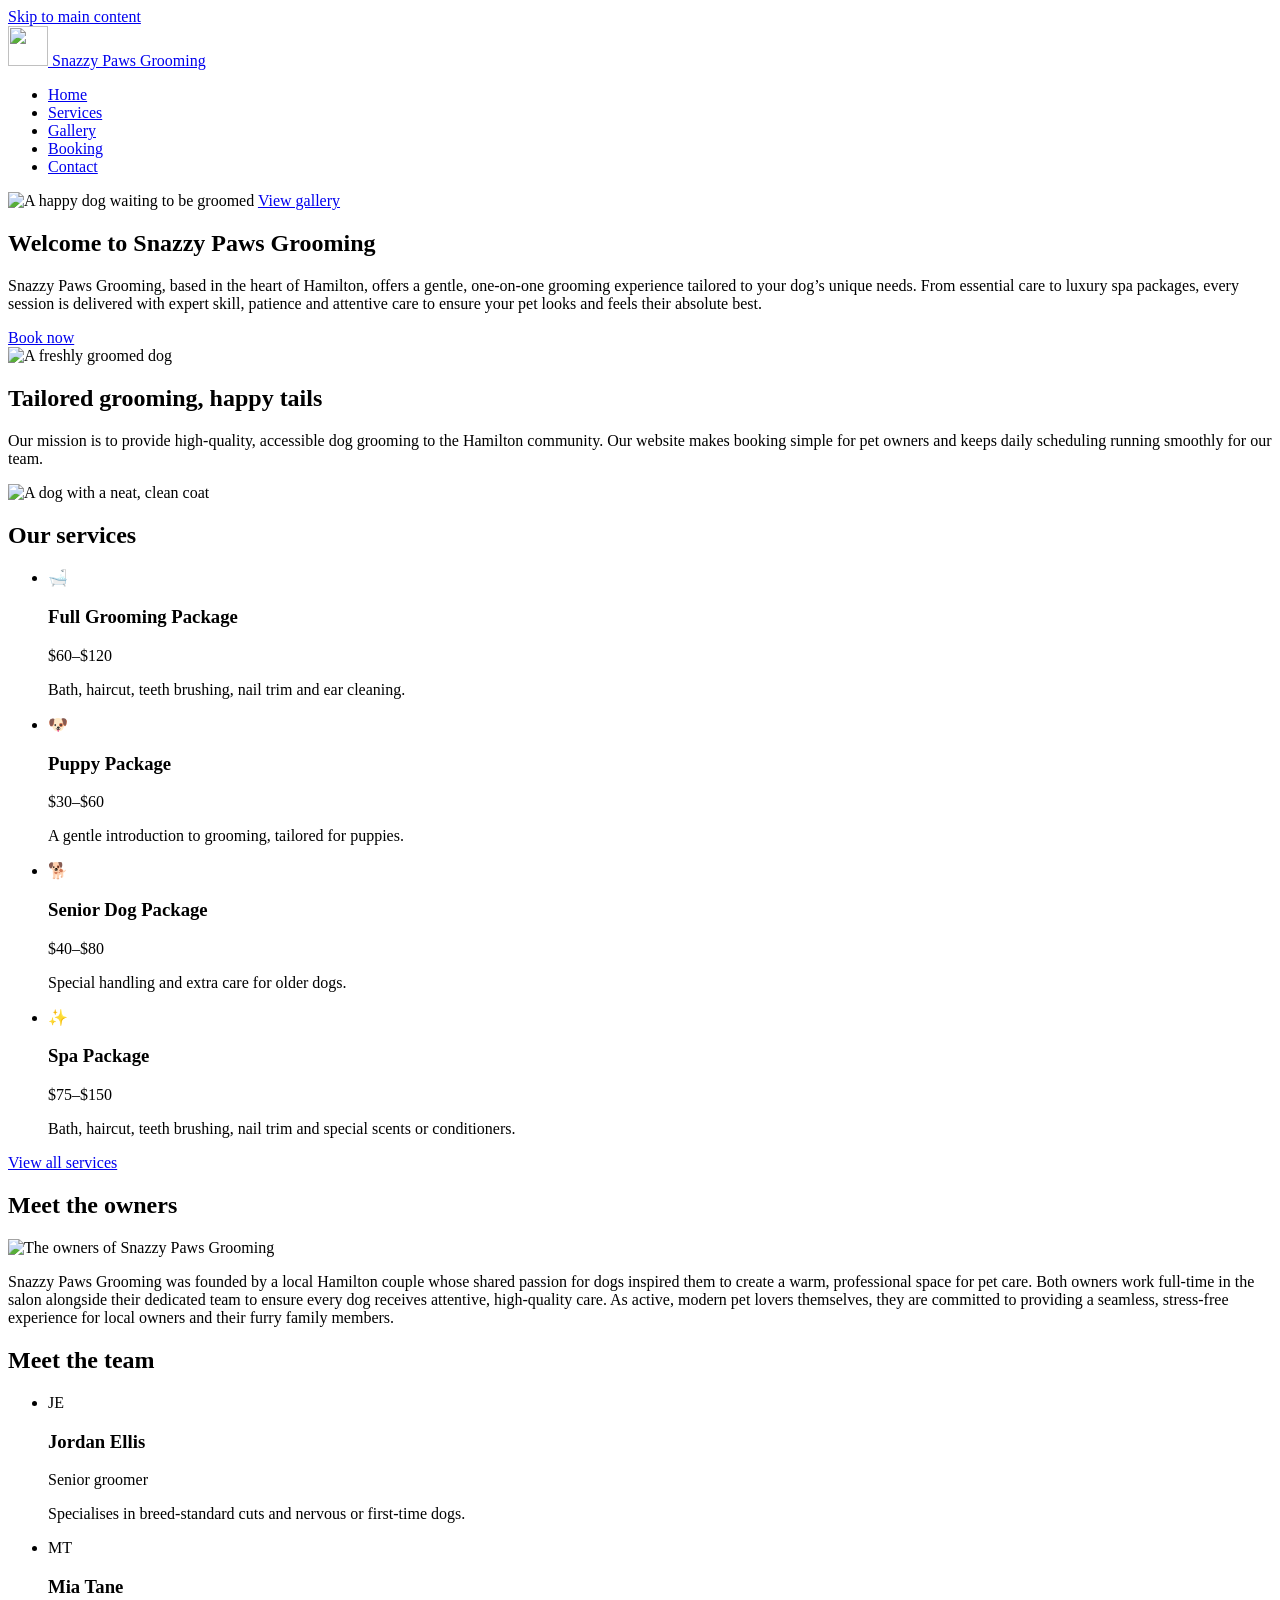
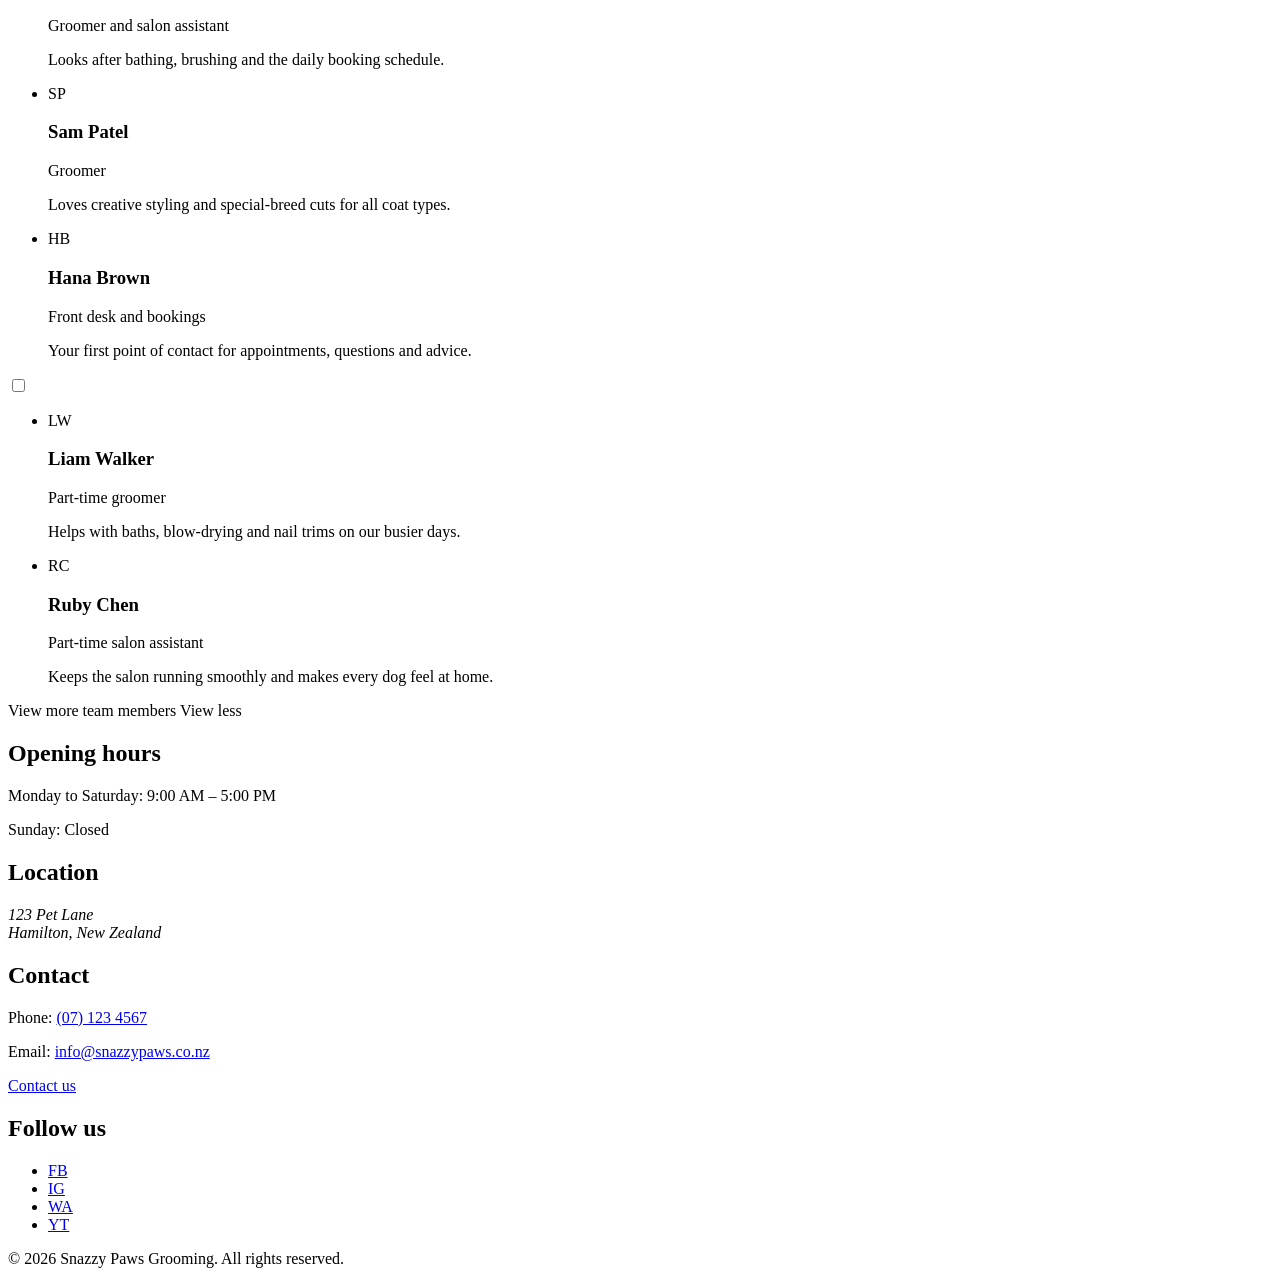
==== index.html @ d51ce80c "Initial upload of Project files part 1 5 HTML files uploaded - Index.html, Services.html, Booking.ht" ====
<!DOCTYPE html>
<html lang="en">
<head>
    <meta charset="UTF-8">
    <meta name="viewport" content="width=device-width, initial-scale=1.0">
    <meta name="description" content="Professional dog grooming in Hamilton, New Zealand. View our services and book online.">
    <title>Snazzy Paws Grooming | Home</title>
    <link rel="icon" href="data:image/svg+xml,%3Csvg%20xmlns='http://www.w3.org/2000/svg'%20viewBox='0%200%20100%20100'%3E%3Ctext%20y='.9em'%20font-size='90'%3E%F0%9F%90%BE%3C/text%3E%3C/svg%3E">
    <link rel="stylesheet" href="css/stylesheet.min.css">
</head>

<body>
    <a class="skip-link" href="#main">Skip to main content</a>

    <!-- Top navigation -->
    <header class="navbar">
        <nav aria-label="Main">
            <a class="nav-brand" href="index.html">
                <img src="images/paws.jpg" alt="" width="40" height="40">
                <span>Snazzy Paws Grooming</span>
            </a>
            <ul class="nav-links">
                <li><a href="index.html" aria-current="page">Home</a></li>
                <li><a href="services.html">Services</a></li>
                <li><a href="gallery.html">Gallery</a></li>
                <li><a href="booking.html">Booking</a></li>
                <li><a href="contact.html">Contact</a></li>
            </ul>
        </nav>
    </header>

    <main id="main">
        <!-- Hero banner -->
        <div class="hero">
            <!-- Photo from Unsplash: https://unsplash.com/s/photos/dogs -->
            <img src="images/Dog1jpg.jpg" alt="A happy dog waiting to be groomed" fetchpriority="high">
            <a href="gallery.html" class="btn">View gallery</a>
        </div>

        <!-- Welcome -->
        <section class="section split">
            <div class="split-text">
                <h1>Welcome to Snazzy Paws Grooming</h1>
                <p>
                    Snazzy Paws Grooming, based in the heart of Hamilton, offers a gentle,
                    one-on-one grooming experience tailored to your dog&rsquo;s unique needs. From
                    essential care to luxury spa packages, every session is delivered with expert skill,
                    patience and attentive care to ensure your pet looks and feels their absolute best.
                </p>
                <a href="booking.html" class="btn">Book now</a>
            </div>
            <div class="split-media">
                <img src="images/Dog2.jpg" alt="A freshly groomed dog" loading="lazy">
            </div>
        </section>

        <!-- Slogan and mission -->
        <section class="section split">
            <div class="split-text">
                <h2>Tailored grooming, happy tails</h2>
                <p>
                    Our mission is to provide high-quality, accessible dog grooming to the Hamilton
                    community. Our website makes booking simple for pet owners and keeps daily
                    scheduling running smoothly for our team.
                </p>
            </div>
            <div class="split-media">
                <img src="images/Dog3.jpg" alt="A dog with a neat, clean coat" loading="lazy">
            </div>
        </section>

        <!-- Services preview -->
        <section class="section">
            <h2>Our services</h2>
            <ul class="card-grid">
                <li class="card">
                    <div class="card-icon" aria-hidden="true">&#128705;</div>
                    <h3>Full Grooming Package</h3>
                    <p class="card-meta">$60&ndash;$120</p>
                    <p>Bath, haircut, teeth brushing, nail trim and ear cleaning.</p>
                </li>
                <li class="card">
                    <div class="card-icon" aria-hidden="true">&#128054;</div>
                    <h3>Puppy Package</h3>
                    <p class="card-meta">$30&ndash;$60</p>
                    <p>A gentle introduction to grooming, tailored for puppies.</p>
                </li>
                <li class="card">
                    <div class="card-icon" aria-hidden="true">&#128021;</div>
                    <h3>Senior Dog Package</h3>
                    <p class="card-meta">$40&ndash;$80</p>
                    <p>Special handling and extra care for older dogs.</p>
                </li>
                <li class="card">
                    <div class="card-icon" aria-hidden="true">&#10024;</div>
                    <h3>Spa Package</h3>
                    <p class="card-meta">$75&ndash;$150</p>
                    <p>Bath, haircut, teeth brushing, nail trim and special scents or conditioners.</p>
                </li>
            </ul>
            <div class="section-action">
                <a href="services.html" class="btn">View all services</a>
            </div>
        </section>

        <!-- Meet the owners -->
        <section class="section">
            <h2>Meet the owners</h2>
            <div class="owners">
                <img src="images/owner.jpg" alt="The owners of Snazzy Paws Grooming" loading="lazy">
                <p>
                    Snazzy Paws Grooming was founded by a local Hamilton couple whose shared
                    passion for dogs inspired them to create a warm, professional space for pet care.
                    Both owners work full-time in the salon alongside their dedicated team to ensure every dog
                    receives attentive, high-quality care. As active, modern pet lovers themselves, they are
                    committed to providing a seamless, stress-free experience for local owners and their furry family members.
                </p>
            </div>
        </section>

        <!-- Meet the team (sample names: replace with your real team) -->
        <section class="section">
            <h2>Meet the team</h2>
            <ul class="card-grid card-grid--team">
                <li class="card">
                    <div class="card-icon" aria-hidden="true">JE</div>
                    <h3>Jordan Ellis</h3>
                    <p class="card-meta">Senior groomer</p>
                    <p>Specialises in breed-standard cuts and nervous or first-time dogs.</p>
                </li>
                <li class="card">
                    <div class="card-icon" aria-hidden="true">MT</div>
                    <h3>Mia Tane</h3>
                    <p class="card-meta">Groomer and salon assistant</p>
                    <p>Looks after bathing, brushing and the daily booking schedule.</p>
                </li>
                <li class="card">
                    <div class="card-icon" aria-hidden="true">SP</div>
                    <h3>Sam Patel</h3>
                    <p class="card-meta">Groomer</p>
                    <p>Loves creative styling and special-breed cuts for all coat types.</p>
                </li>
                <li class="card">
                    <div class="card-icon" aria-hidden="true">HB</div>
                    <h3>Hana Brown</h3>
                    <p class="card-meta">Front desk and bookings</p>
                    <p>Your first point of contact for appointments, questions and advice.</p>
                </li>
            </ul>
            <input type="checkbox" id="team-toggle" class="reveal-toggle visually-hidden">
            <ul class="card-grid card-grid--team reveal-extra">
                <li class="card">
                    <div class="card-icon" aria-hidden="true">LW</div>
                    <h3>Liam Walker</h3>
                    <p class="card-meta">Part-time groomer</p>
                    <p>Helps with baths, blow-drying and nail trims on our busier days.</p>
                </li>
                <li class="card">
                    <div class="card-icon" aria-hidden="true">RC</div>
                    <h3>Ruby Chen</h3>
                    <p class="card-meta">Part-time salon assistant</p>
                    <p>Keeps the salon running smoothly and makes every dog feel at home.</p>
                </li>
            </ul>
            <div class="reveal-more">
                <label for="team-toggle" class="btn">
                    <span class="when-closed">View more team members</span>
                    <span class="when-open">View less</span>
                </label>
            </div>
        </section>
    </main>

    <!-- Footer -->
    <footer class="site-footer">
        <div class="footer-container">
            <div class="footer-column">
                <h2 class="footer-title">Opening hours</h2>
                <p>Monday to Saturday: 9:00 AM &ndash; 5:00 PM</p>
                <p>Sunday: Closed</p>
            </div>
            <div class="footer-column">
                <h2 class="footer-title">Location</h2>
                <address>
                    123 Pet Lane<br>
                    Hamilton, New Zealand
                </address>
            </div>
            <div class="footer-column">
                <h2 class="footer-title">Contact</h2>
                <p>Phone: <a href="tel:+6471234567">(07) 123 4567</a></p>
                <p>Email: <a href="mailto:info@snazzypaws.co.nz">info@snazzypaws.co.nz</a></p>
            </div>
            <div class="footer-column">
                <a href="contact.html" class="btn btn-light">Contact us</a>
                <h2 class="footer-title">Follow us</h2>
                <ul class="social-links">
                    <li><a href="#" aria-label="Snazzy Paws on Facebook">FB</a></li>
                    <li><a href="#" aria-label="Snazzy Paws on Instagram">IG</a></li>
                    <li><a href="#" aria-label="Snazzy Paws on WhatsApp">WA</a></li>
                    <li><a href="#" aria-label="Snazzy Paws on YouTube">YT</a></li>
                </ul>
            </div>
        </div>
        <div class="footer-bottom">
            <p>&copy; 2026 Snazzy Paws Grooming. All rights reserved.</p>
        </div>
    </footer>
</body>
</html>
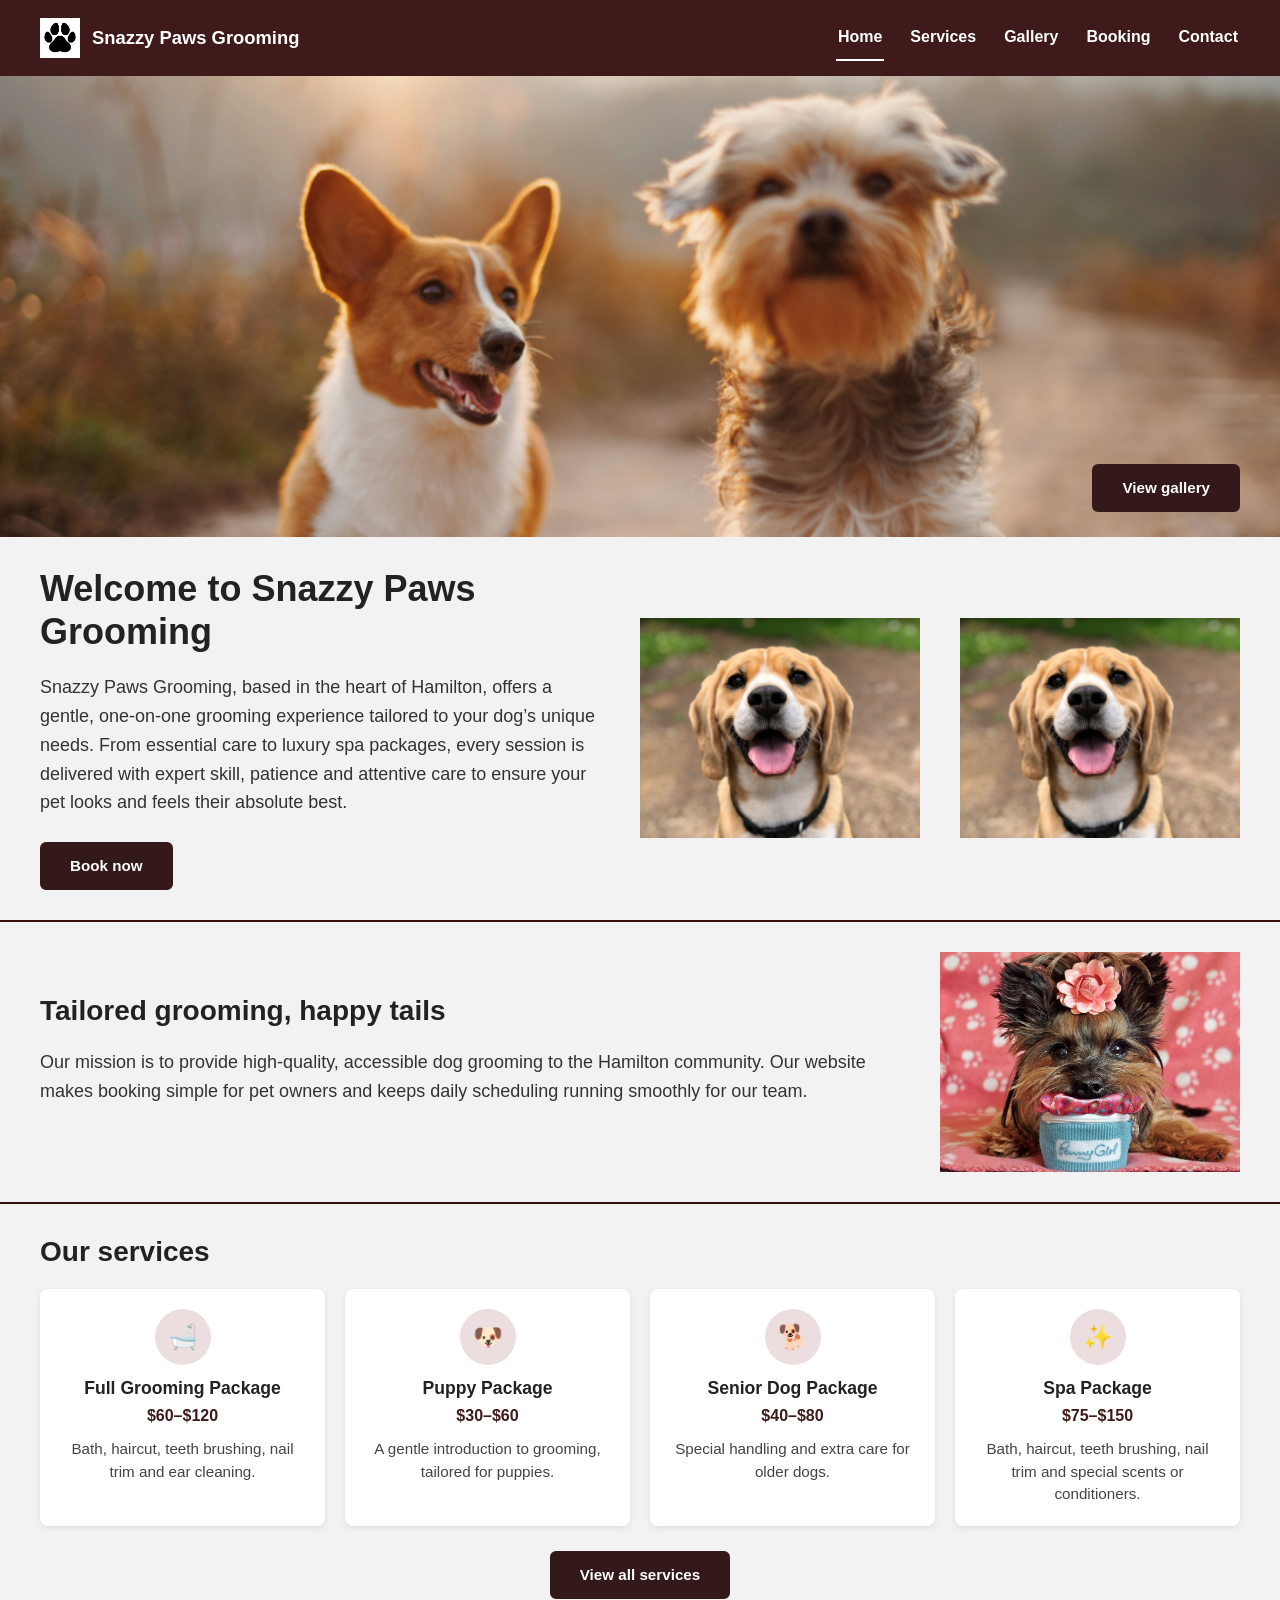
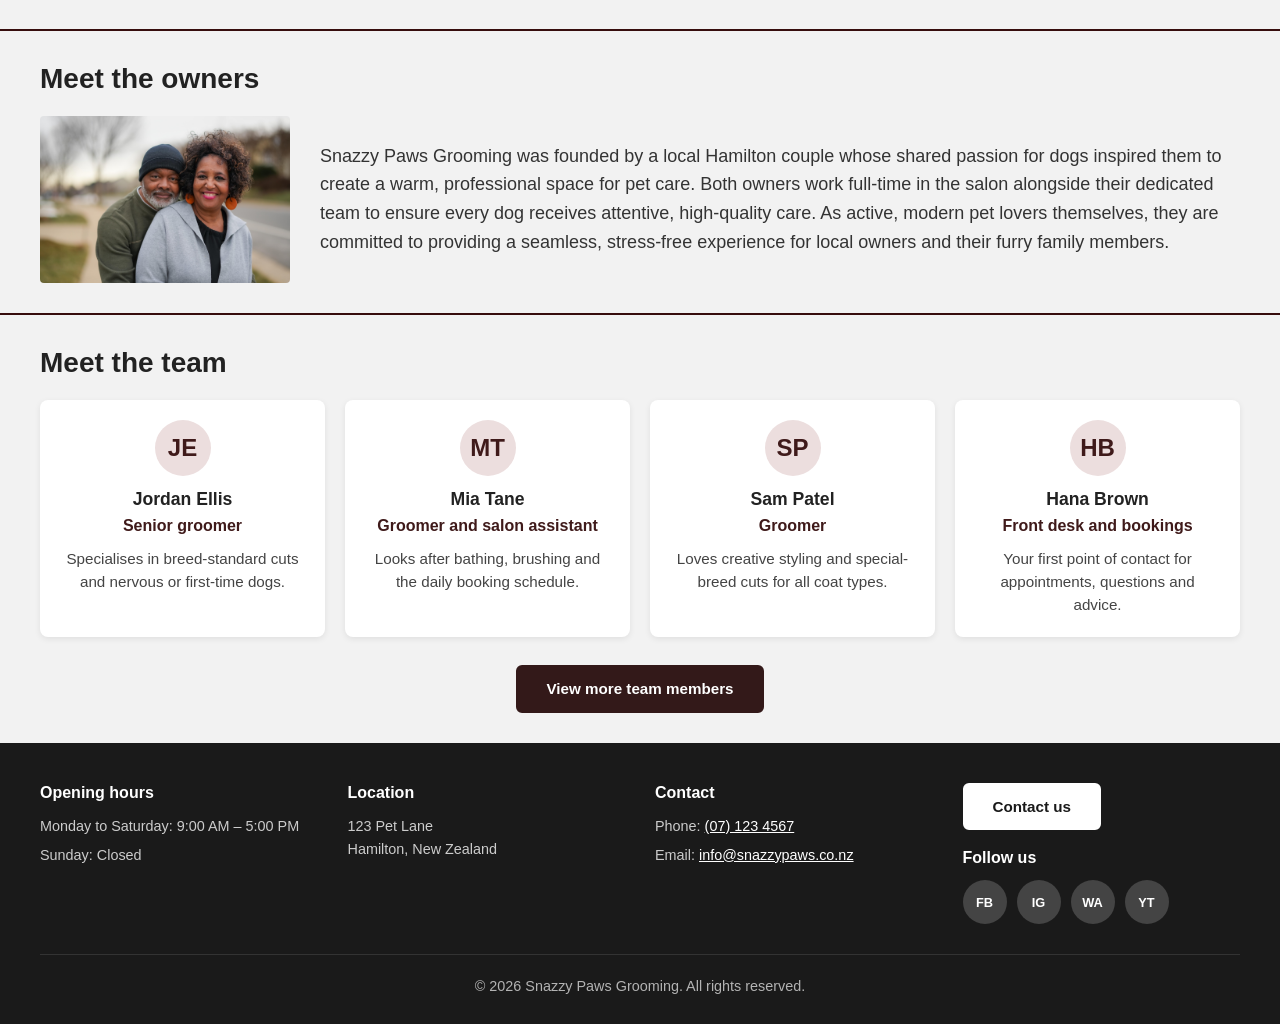
==== commit 300fe28b: "Modify image elements and include credits Updated image sources and added image credits." ====
--- a/index.html
+++ b/index.html
@@ -52,6 +52,9 @@
             <div class="split-media">
                 <img src="images/Dog2.jpg" alt="A freshly groomed dog" loading="lazy">
             </div>
+            <div class="split-media">
+                <img src="images/Dog2.jpg" alt="A freshly groomed dog" loading="lazy"> <!-- Photo from Unsplash: https://unsplash.com/s/photos/dogs -->
+            </div>
         </section>
 
         <!-- Slogan and mission -->
@@ -65,7 +68,7 @@
                 </p>
             </div>
             <div class="split-media">
-                <img src="images/Dog3.jpg" alt="A dog with a neat, clean coat" loading="lazy">
+                <img src="images/happytails.jpg" alt="A dog with a neat, clean coat" loading="lazy"> <!-- Image by <a href="https://pixabay.com/users/yamabsm-1300729/?utm_source=link-attribution&utm_medium=referral&utm_campaign=image&utm_content=2390574">Yama Zsuzsanna Márkus</a> from <a href="https://pixabay.com//?utm_source=link-attribution&utm_medium=referral&utm_campaign=image&utm_content=2390574">Pixabay</a> -->
             </div>
         </section>
 
@@ -107,7 +110,7 @@
         <section class="section">
             <h2>Meet the owners</h2>
             <div class="owners">
-                <img src="images/owner.jpg" alt="The owners of Snazzy Paws Grooming" loading="lazy">
+                <img src="images/owner.jpg" alt="The owners of Snazzy Paws Grooming" loading="lazy"> <!-- https://pixabay.com/photos/couple-seniors-happy-smile-elderly-6962202/ -->
                 <p>
                     Snazzy Paws Grooming was founded by a local Hamilton couple whose shared
                     passion for dogs inspired them to create a warm, professional space for pet care.
@@ -117,7 +120,7 @@
                 </p>
             </div>
         </section>
-
+        
         <!-- Meet the team (sample names: replace with your real team) -->
         <section class="section">
             <h2>Meet the team</h2>
@@ -207,4 +210,4 @@
         </div>
     </footer>
 </body>
-</html>+</html>
--- a/css/stylesheet.min.css
+++ b/css/stylesheet.min.css
@@ -0,0 +1 @@
+*,*::before,*::after{box-sizing:border-box}*{margin:0;padding:0}body{font-family:Arial,Helvetica,sans-serif;font-size:1rem;line-height:1.5;color:#222;background-color:#3f1a1a}main{display:block;background-color:#f2f2f2}img{display:block;max-width:100%;height:auto}h1{font-size:clamp(1.75rem,4vw,2.25rem);line-height:1.2}h2{font-size:clamp(1.4rem,3vw,1.75rem);line-height:1.25}h3{font-size:1.1rem;line-height:1.3}a{color:#3f1a1a}a:hover{color:#9c3838}:focus-visible{outline:3px solid #0b57d0;outline-offset:3px}.navbar :focus-visible,.site-footer :focus-visible{outline-color:#ffbf47}.visually-hidden{position:absolute;width:1px;height:1px;margin:-1px;padding:0;overflow:hidden;clip-path:inset(50%);white-space:nowrap;border:0}.skip-link{position:absolute;top:-100px;left:10px;z-index:100;padding:10px 16px;background-color:#fff;color:#331919;font-weight:700;border-radius:6px}.skip-link:focus{top:10px}::placeholder{color:#6b6b6b;font-style:italic;opacity:1}.navbar{background-color:#3f1a1a;padding:15px clamp(20px,4vw,40px)}.navbar nav{display:flex;flex-wrap:wrap;align-items:center;justify-content:space-between;gap:12px 24px}.nav-brand{display:flex;align-items:center;gap:12px;color:#fff;font-size:1.15rem;font-weight:700;text-decoration:none}.nav-brand:hover{color:#fff}.nav-brand img{height:40px;width:auto}.nav-links{display:flex;flex-wrap:wrap;gap:4px 24px;list-style:none}.nav-links a{display:inline-block;padding:10px 2px;color:#fff;font-weight:600;text-decoration:none;border-bottom:2px solid transparent}.nav-links a:hover,.nav-links a[aria-current="page"]{color:#fff;border-bottom-color:#fff}.btn{display:inline-block;padding:12px 28px;background-color:#331919;color:#fff;border:2px solid #331919;border-radius:6px;font-family:inherit;font-size:.95rem;font-weight:700;line-height:1.3;text-align:center;text-decoration:none;cursor:pointer;transition:background-color .2s ease,border-color .2s ease}.btn:hover{background-color:#9c3838;border-color:#9c3838;color:#fff}.btn-secondary{background-color:transparent;color:#331919}.btn-light{background-color:#fff;border-color:#fff;color:#1a1a1a}.btn-light:hover{background-color:#e2e2e2;border-color:#e2e2e2;color:#1a1a1a}.section{padding:30px clamp(20px,4vw,40px);background-color:#f2f2f2}.section h1{margin-bottom:15px;color:#222}.section h2{margin-bottom:20px;color:#222}main>.section+.section{border-top:2px solid #370d0d}.section-action{margin-top:25px;text-align:center}.split{display:flex;align-items:center;justify-content:space-between;gap:40px}.split-text{flex:2}.split-text h1,.split-text h2{margin-bottom:20px}.split-text p{margin-bottom:25px;font-size:1.125rem;line-height:1.6;color:#333}.split-media{flex:1;max-width:300px;height:220px;overflow:hidden;background-color:#e0e0e0}.split-media img{width:100%;height:100%;object-fit:cover}.card-grid{display:grid;grid-template-columns:repeat(auto-fit,minmax(220px,1fr));gap:20px;list-style:none}.card-grid--team{grid-template-columns:repeat(4,1fr)}.card{padding:20px;background-color:#fff;border-radius:8px;box-shadow:0 2px 6px rgba(0,0,0,0.08);text-align:center}.card-icon{display:flex;align-items:center;justify-content:center;width:56px;height:56px;margin:0 auto 12px;background-color:#ecdede;border-radius:50%;color:#3f1a1a;font-size:1.5rem;font-weight:700}.card h3{margin-bottom:4px;color:#222}.card-meta{margin-bottom:10px;color:#3f1a1a;font-weight:700}.card p:not(.card-meta){font-size:.95rem;color:#444}.action-bar{display:flex;flex-wrap:wrap;align-items:center;justify-content:space-between;gap:15px;padding:15px clamp(20px,4vw,40px);background-color:#b8a1a1}.hero{position:relative;height:clamp(320px,36vw,540px);overflow:hidden;background-color:#e0e0e0}.hero img{width:100%;height:100%;object-fit:cover;object-position:center 25%}.hero .btn{position:absolute;right:clamp(20px,4vw,40px);bottom:25px}.owners{display:flex;align-items:center;gap:30px}.owners img{flex-shrink:0;width:250px;border-radius:4px}.owners p{flex:1;font-size:1.125rem;line-height:1.6;color:#333}.category{padding:30px clamp(20px,4vw,40px);background-color:#e2e2e2}.category--alt{background-color:#d8d8d8}.category h2{margin-bottom:15px;font-size:1.5rem;color:#222}.category-block{display:flex;align-items:flex-start;gap:30px}.category-image{flex:0 0 260px;overflow:hidden;border-radius:6px}.category-image img{width:100%;max-height:320px;object-fit:cover}.table-wrap{flex:1;min-width:0;overflow-x:auto}.services-table{width:100%;table-layout:fixed;border-collapse:collapse;background-color:#fff;box-shadow:0 1px 4px rgba(0,0,0,0.08)}.services-table th,.services-table td{padding:14px 16px;text-align:left;vertical-align:top;border-bottom:1px solid #e2e2e2;overflow-wrap:break-word}.services-table th{background-color:#3f1a1a;color:#fff;font-size:.95rem;font-weight:600}.services-table .col-name{width:30%}.services-table .col-desc{width:42%}.services-table .col-price{width:28%}.services-table td:first-child{font-weight:700}.services-table td:nth-child(2){font-size:.9rem;line-height:1.4;color:#444}.services-table td:last-child,.services-table th:last-child{text-align:right}.services-table td:last-child{font-weight:600;color:#3f1a1a}.services-table tbody tr:hover{background-color:#f9f9f9}.intro-banner{padding:20px 25px;background-color:#e0e0e0;border-radius:4px}.intro-banner h2{margin-bottom:8px;font-size:1.4rem}.intro-banner p{color:#444}.gallery-section h2,.gallery-section .gallery-grid{text-align:center}.gallery-grid{display:grid;grid-template-columns:repeat(2,1fr);gap:20px 28px;list-style:none}.gallery-pair{display:grid;grid-template-columns:1fr 1fr;gap:4px}.gallery-grid img{width:100%;aspect-ratio:4 / 5;object-fit:cover;border-radius:4px;background-color:#dcdcdc}.gallery-grid figcaption{margin-top:6px;font-size:.85rem;font-weight:700;color:#444}.reveal-toggle ~ .reveal-extra{display:none;margin-top:20px}.reveal-toggle:checked ~ .reveal-extra{display:grid}.reveal-more{margin-top:28px;text-align:center}.reveal-more .when-open,.reveal-toggle:checked ~ .reveal-more .when-closed{display:none}.reveal-toggle:checked ~ .reveal-more .when-open{display:inline}.reveal-toggle:focus-visible ~ .reveal-more .btn{outline:3px solid #0b57d0;outline-offset:3px}.explore{display:flex;align-items:center;gap:40px;max-width:1000px;margin:0 auto}.explore-image{flex:1;max-width:320px;height:200px;overflow:hidden;border-radius:4px;background-color:#dcdcdc}.explore-image img{width:100%;height:100%;object-fit:cover}.explore-content{flex:2;text-align:center}.reviews-section{padding:30px clamp(20px,4vw,40px);background-color:#dcdcdc}.reviews-section>h2{margin-bottom:20px}.reviews-wrapper{padding:25px;background-color:#fff;border-radius:6px;box-shadow:0 2px 6px rgba(0,0,0,0.08)}.reviews-wrapper>h3{margin-bottom:20px}.reviews-grid{display:grid;grid-template-columns:repeat(auto-fit,minmax(240px,1fr));gap:20px}.review-card{display:flex;flex-direction:column;padding:18px;background-color:#f9f9f9;border:1px solid #e2e2e2;border-radius:6px}.star-rating{margin-bottom:10px;color:#3f1a1a;letter-spacing:2px}.review-card h4{margin-bottom:6px;font-size:1rem}.review-body{flex:1;margin-bottom:20px;font-size:.9rem;color:#444}.reviewer{display:flex;align-items:center;gap:12px}.reviewer img{width:36px;height:36px;border-radius:50%;object-fit:cover;background-color:#ccc}.reviewer-name{display:block;font-size:.85rem;font-weight:700}.review-date{display:block;font-size:.8rem;color:#595959}.form-grid{display:grid;grid-template-columns:repeat(2,1fr);gap:16px 25px}.form-grid--3{grid-template-columns:repeat(3,1fr)}.form-field{display:flex;flex-direction:column;gap:6px}.form-field--full{grid-column:1 / -1}.form-field label{font-size:.9rem;font-weight:700;color:#333}.form-field input,.form-field select,.form-field textarea{width:100%;padding:12px 14px;background-color:#fff;border:1px solid #767676;border-radius:4px;font-family:inherit;font-size:1rem;color:#333}.form-field textarea{resize:vertical}.form-field input:focus,.form-field select:focus,.form-field textarea:focus{border-color:#3f1a1a}.required-mark{color:#b00020}.form-note{margin-bottom:16px;font-size:.9rem;color:#595959}.form-actions{display:flex;justify-content:flex-end;margin-top:20px}.booking-title h1{color:#222}.notice-banner{padding:20px clamp(20px,4vw,40px);background-color:#e2e2e2;border-top:1px solid #cfcfcf;border-bottom:1px solid #cfcfcf;font-weight:600}.accordion{margin-bottom:15px}.accordion summary{display:flex;align-items:center;justify-content:space-between;gap:12px;padding:12px 0;list-style:none;cursor:pointer}.accordion summary h3{font-size:1.2rem;color:#222}.accordion summary::after{content:"\25BC";font-size:.85rem;transition:transform .2s ease}.accordion[open] summary::after{transform:rotate(180deg)}.options{display:flex;flex-direction:column;gap:8px;margin-top:6px;border:0}.service-option{display:flex;align-items:center;gap:15px;padding:12px 16px;background-color:#fff;border:1px solid #bdbdbd;border-radius:6px;cursor:pointer;transition:background-color .2s ease,border-color .2s ease}.service-option:hover{background-color:#f7eeee;border-color:#3f1a1a}.service-option input{flex-shrink:0;width:20px;height:20px;accent-color:#3f1a1a}.service-info{flex:1}.service-title{display:block;font-weight:700}.service-desc{display:block;margin-top:2px;font-size:.85rem;color:#444}.service-price{font-weight:700;color:#3f1a1a;white-space:nowrap}.booking-grid{display:grid;grid-template-columns:1fr 1fr;gap:25px}.panel{padding:24px;background-color:#fff;border-radius:8px;box-shadow:0 2px 6px rgba(0,0,0,0.08)}.panel h3{margin-bottom:14px;font-size:1.2rem}.time-slots{border:0}.time-slots legend{margin-bottom:14px;font-size:1.2rem;font-weight:700}.time-grid{display:grid;grid-template-columns:repeat(2,1fr);gap:12px}.time-input{position:absolute;width:1px;height:1px;margin:-1px;overflow:hidden;clip-path:inset(50%)}.time-btn{display:block;padding:12px 10px;background-color:#f8f9fa;border:1px solid #767676;border-radius:6px;font-weight:600;text-align:center;cursor:pointer;transition:background-color .2s ease}.time-btn:hover{background-color:#ececec}.time-input:checked+.time-btn{background-color:#3f1a1a;border-color:#3f1a1a;color:#fff}.time-input:focus-visible+.time-btn{outline:3px solid #0b57d0;outline-offset:2px}.panel-note{margin-top:12px;font-size:.9rem;color:#595959}.booking-image{align-self:start;height:320px;overflow:hidden;border-radius:8px;background-color:#d0d0d0}.booking-image img{width:100%;height:100%;object-fit:cover}.summary-card .panel-note{margin-top:0;margin-bottom:16px}.summary-details summary{display:inline-block;list-style:none;cursor:pointer}.summary-details .when-open,.summary-details[open] .when-closed{display:none}.summary-details[open] .when-open{display:inline}.summary-body{margin-top:18px;padding-top:16px;border-top:1px solid #e0e0e0}.summary-body>p{margin-bottom:8px}.summary-list{margin-bottom:14px;list-style:none}.summary-list li{display:flex;justify-content:space-between;gap:16px;padding:8px 0;border-bottom:1px dashed #cfcfcf;font-size:.95rem}.summary-list li span:last-child{font-weight:700;color:#3f1a1a;text-align:right}.summary-list .summary-empty{color:#595959}.summary-total{display:flex;justify-content:space-between;gap:16px;margin-top:14px;padding-top:12px;border-top:2px solid #333;font-size:1.05rem}.summary-total strong{color:#3f1a1a;text-align:right}.share-row{display:flex;flex-wrap:wrap;align-items:center;gap:10px;margin-top:18px}.share-label{flex-basis:100%;font-weight:700}.share-row .btn{padding:10px 20px}.notice-card{padding:20px 25px;background-color:#e2e2e2;border-left:4px solid #3f1a1a;border-radius:4px}.notice-card p{margin-bottom:10px}.notice-card ul{display:flex;flex-direction:column;gap:8px;margin-left:20px;font-size:.95rem;color:#444}.two-col{display:grid;grid-template-columns:1fr 1fr;gap:25px}.info-panel{display:flex;flex-direction:column;justify-content:space-between;padding:25px;background-color:#e2e2e2;border-radius:6px}.info-panel p{margin-bottom:15px;font-size:.95rem;line-height:1.6;color:#444}.map-frame{display:block;width:100%;height:280px;margin-bottom:15px;border:0;border-radius:4px;background-color:#d8d8d8}.info-panel address{font-style:normal}.panel-action{display:flex;justify-content:flex-end}.endorse-layout{display:flex;gap:30px}.endorse-check{flex:0 0 220px}.check-label{display:flex;align-items:flex-start;gap:12px;cursor:pointer}.check-label input{flex-shrink:0;width:20px;height:20px;margin-top:2px;accent-color:#3f1a1a}.endorse-fields{display:flex;flex:1;flex-direction:column;gap:16px}.endorse-actions{display:flex;flex-wrap:wrap;align-items:center;justify-content:space-between;gap:15px;margin-top:25px;padding-top:15px;border-top:1px solid #ddd}.site-footer{padding:40px clamp(20px,4vw,40px) 20px;background-color:#1a1a1a;color:#ccc}.footer-container{display:grid;grid-template-columns:repeat(auto-fit,minmax(200px,1fr));gap:30px;margin-bottom:30px}.footer-title{margin-bottom:12px;font-size:1rem;color:#fff}.site-footer p,.site-footer address{margin-bottom:6px;font-size:.9rem;font-style:normal;line-height:1.6}.site-footer a:not(.btn){color:#fff}.footer-column .btn{margin-bottom:18px}.social-links{display:flex;gap:10px;list-style:none}.social-links a{display:flex;align-items:center;justify-content:center;width:44px;height:44px;background-color:#444;border-radius:50%;font-size:.8rem;font-weight:700;text-decoration:none}.social-links a:hover{background-color:#6a6a6a}.footer-bottom{padding-top:20px;border-top:1px solid #333;font-size:.85rem;color:#b3b3b3;text-align:center}@media screen and (max-width:1024px){.hero{height:320px}.card-grid--team{grid-template-columns:repeat(2,1fr)}.category-image{flex-basis:200px}.gallery-grid{gap:12px}}@media screen and (max-width:768px){.navbar nav{flex-direction:column;text-align:center}.nav-links{justify-content:center}.hero{height:250px}.hero .btn{right:20px;bottom:15px}.split,.owners,.explore{flex-direction:column;align-items:stretch;gap:20px}.split-media,.explore-image{flex:none;width:100%;max-width:100%;height:200px}.owners img{width:100%;max-width:320px}.explore-content{text-align:left}.category-block{flex-direction:column;align-items:stretch;gap:15px}.category-image{flex:none;width:100%;height:180px}.category-image img{height:100%}.services-table{table-layout:auto}.services-table th,.services-table td{padding:10px 8px;font-size:.85rem}.gallery-grid{grid-template-columns:1fr}.reviews-wrapper{padding:15px}.form-grid,.form-grid--3,.two-col,.booking-grid{grid-template-columns:1fr}.endorse-layout{flex-direction:column;gap:20px}.endorse-check{flex:none}}@media screen and (max-width:480px){.card-grid--team{grid-template-columns:1fr}.nav-brand{font-size:1rem}.section,.category{padding-top:22px;padding-bottom:22px}.hero .btn{position:static;display:block;margin:12px clamp(20px,4vw,40px)}.hero{height:auto}.hero img{height:200px}.action-bar .btn,.form-actions .btn,.endorse-actions .btn,.panel-action .btn,.share-row .btn{flex:1 1 100%;width:100%}.service-option{flex-wrap:wrap}.service-price{flex-basis:100%;padding-left:35px}.panel{padding:18px}}@media(prefers-reduced-motion:reduce){*,*::before,*::after{transition:none !important;animation:none !important}}
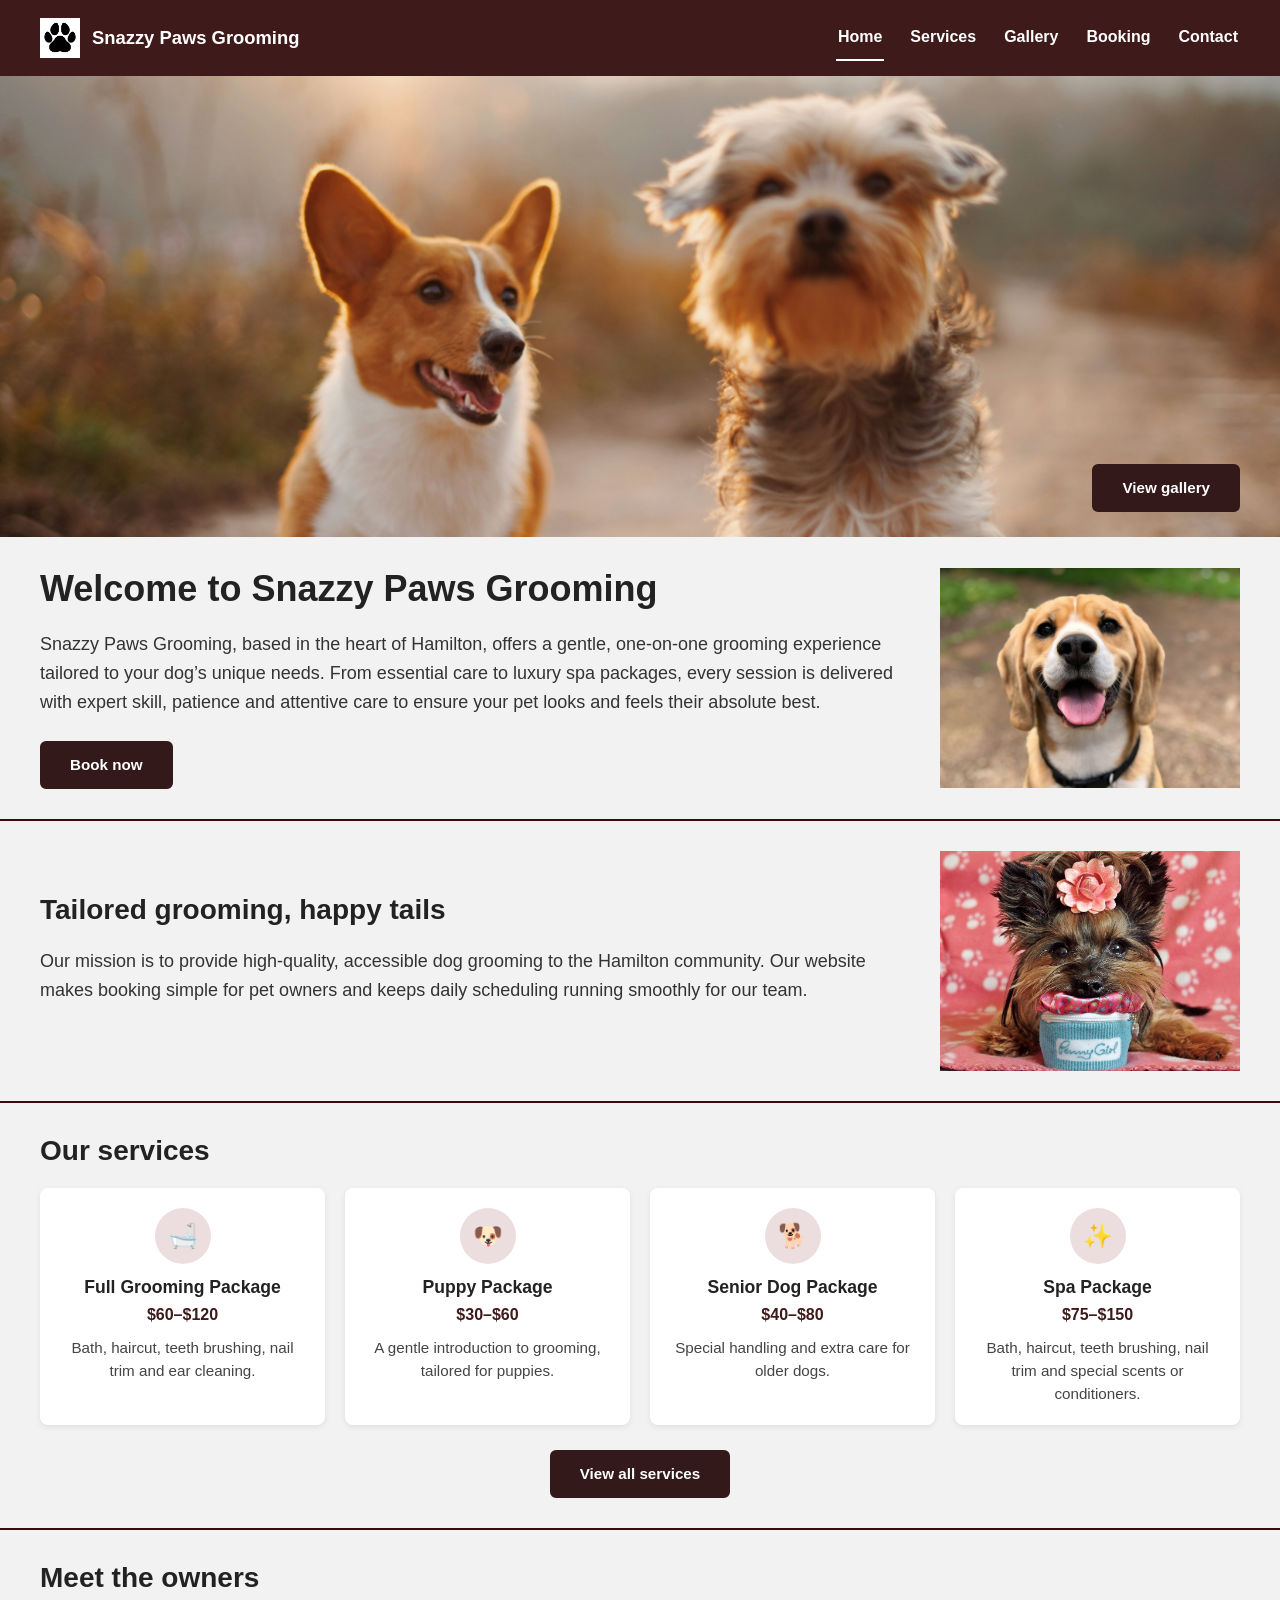
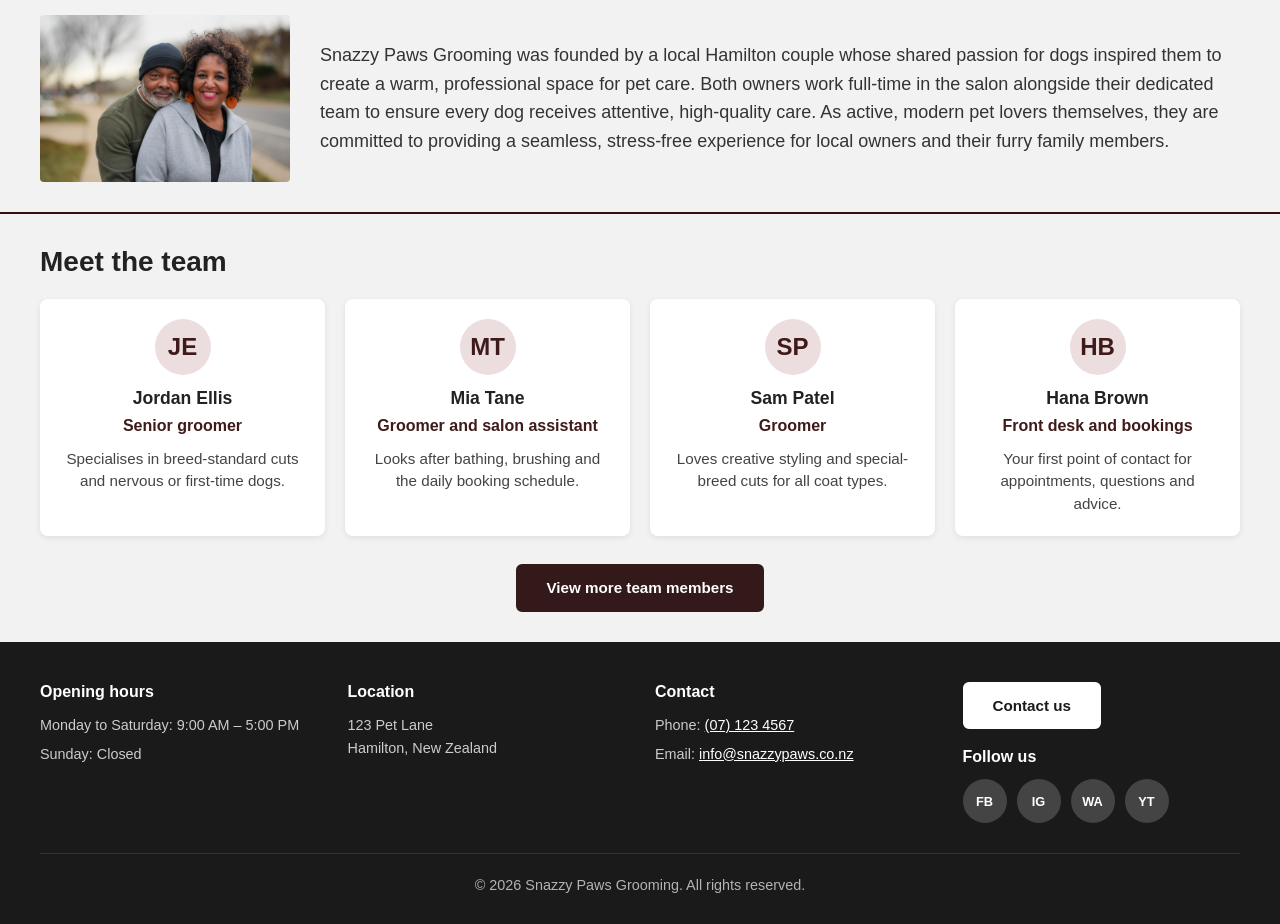
==== commit c34cfe1e: "Remove duplicate image element in index.html Removed duplicate image element for Dog2.jpg." ====
--- a/index.html
+++ b/index.html
@@ -50,9 +50,6 @@
                 <a href="booking.html" class="btn">Book now</a>
             </div>
             <div class="split-media">
-                <img src="images/Dog2.jpg" alt="A freshly groomed dog" loading="lazy">
-            </div>
-            <div class="split-media">
                 <img src="images/Dog2.jpg" alt="A freshly groomed dog" loading="lazy"> <!-- Photo from Unsplash: https://unsplash.com/s/photos/dogs -->
             </div>
         </section>
